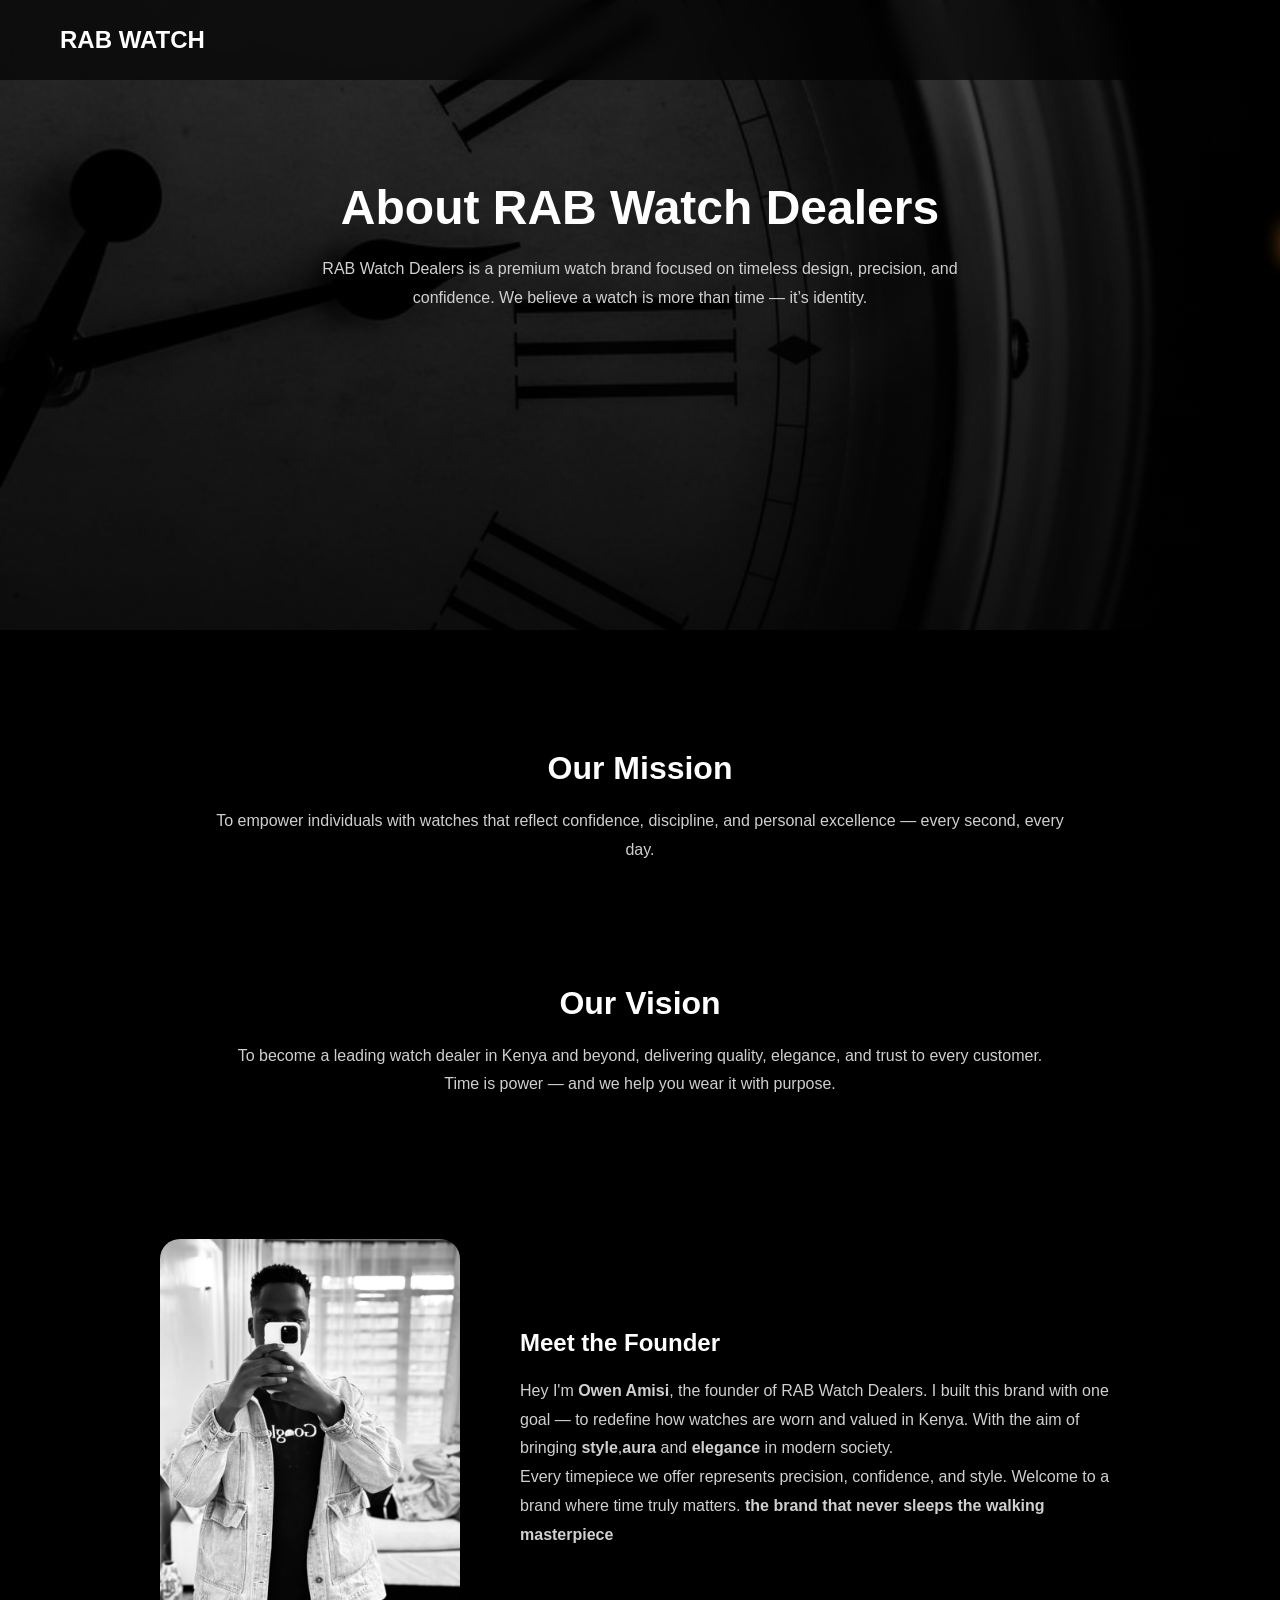
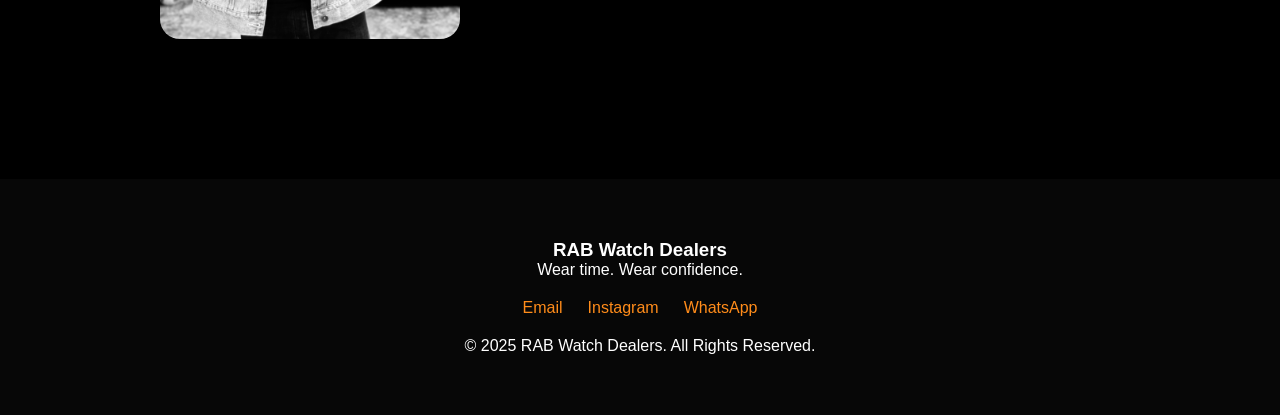
==== about.html @ 80308f70 "first commit" ====
<!DOCTYPE html>
<html lang="en">
<head>
  <meta charset="UTF-8">
  <meta name="viewport" content="width=device-width, initial-scale=1.0">
  <title>About – RAB Watch Dealers</title>
  <link rel="stylesheet" href="style.css">
  <link href="https://fonts.googleapis.com/css2?family=Playfair+Display:wght@500;600&family=Montserrat:wght@400;500;600&display=swap" rel="stylesheet">

</head>

<body>

<nav class="navbar">
  <div class="logo-container">
   
    <h1 class="logo-text">RAB WATCH</h1>
  </div>

  <div class="menu-icon" id="menuIcon">
    ☰
</div>
  <ul class="nav-links" id="nav-links">
    <li><a href="index.html">HOME</a></li>
    <li><a href="products.html">PRODUCTS</a></li>
    <li><a href="contactus.html">CONTACT</a></li>
    <li><a href="about.html" class="active">ABOUT</a></li>
  </ul>
</nav>

<section class="about-hero fade">
  <h1>About RAB Watch Dealers</h1>
  <p>
    RAB Watch Dealers is a premium watch brand focused on timeless design,
    precision, and confidence. We believe a watch is more than time — it’s identity.
  </p>
</section>

<section class="about-section fade">
  <h2>Our Mission</h2>
  <p>
    To empower individuals with watches that reflect confidence, discipline,
    and personal excellence — every second, every day.
  </p>
</section>

<section class="about-section fade">
  <h2>Our Vision</h2>
  <p>
    To become a leading watch dealer in Kenya and beyond, delivering quality,
    elegance, and trust to every customer.
  </p>
  <p>
    Time is power — and we help you wear it with purpose.
  </p>
</section>

<section class="ceo-section fade">
  <img src="images/rabwatch.jpg" class="ceo-img" alt="Founder image">

  <div class="ceo-text">
    <h2>Meet the Founder</h2>
    <p>
      Hey I'm <strong>Owen Amisi</strong>, the founder of RAB Watch Dealers.
      I built this brand with one goal — to redefine how watches are worn and valued
      in Kenya. With the aim of bringing <strong>style</strong>,<strong>aura</strong> and <strong>elegance</strong> in modern society.
    </p>

    <p>
      Every timepiece we offer represents precision, confidence, and style.
      Welcome to a brand where time truly matters.
      <strong>the brand that never sleeps</strong>
      <strong>the walking masterpiece</strong>
    </p>
  </div>
</section>

<footer class="footer fade">
  <div class="footer-container">

    <div class="footer-col">
      <h3>RAB Watch Dealers</h3>
      <p>Wear time. Wear confidence.</p>
    </div>
    <div class="socials">
        <a href="mailto:icardiowen254@gmail.com">Email</a>
        <a href="https://instagram.com/owenicardi17" target="_blank">Instagram</a>
        <a href="https://wa.me/254742184483" target="_blank">WhatsApp</a>
      </div>
   <p class="footer-bottom">© 2025 RAB Watch Dealers. All Rights Reserved.</p>
</footer>

<script>
const faders = document.querySelectorAll('.fade');

const observer = new IntersectionObserver(entries => {
  entries.forEach(entry => {
    if (entry.isIntersecting) {
      entry.target.classList.add('show');
    }
  });
}, { threshold: 0.2 });

faders.forEach(fade => observer.observe(fade));
const menuIcon = document.getElementById("menuIcon");
const navLinks = document.getElementById("nav-links");

menuIcon.addEventListener("click", () => {
  navLinks.classList.toggle("show");
});
</script>


</body>
</html>
---- style.css ----
* {
  margin: 0;
  padding: 0;
  box-sizing: border-box;
  font-family: Arial, sans-serif;
  scroll-behavior: smooth;
}

body {
  background: #0b0b0b;
  color: #ffffff;
}


.navbar {
  position: fixed;
  top: 0;
  width: 100%;
  height: 80px;
  padding: 0 60px;
  display: flex;
  justify-content: space-between;
  align-items: center;
  background: rgba(0,0,0,0.65);
  backdrop-filter: blur(10px);
  z-index: 1000;
}

.navbar.scrolled {
  background: rgba(10, 10, 10, 0.85);
  box-shadow: 0 10px 30px rgba(0,0,0,0.7);
}

.nav-links {
  position: fixed;
  top: 0;
  right: -250px; 
  height: 100vh;
  width: 250px;
  background: #111;
  display: flex;
  flex-direction: column;
  gap: 20px;
  padding-top: 80px;
  transition: right 0.4s ease; 
  z-index: 999;
}

.nav-links.show {
  right: 0;
}

.nav-links li a {
  color: white;
  font-size: 18px;
}


.nav-links a {
  position: relative;
  padding: 10px 18px;
  border-radius: 14px;

  background: rgba(255, 255, 255, 0.08);
  backdrop-filter: blur(10px);
  -webkit-backdrop-filter: blur(10px);

  border: 1px solid rgba(255,255,255,0.15);
  transition: 
    transform 0.3s ease,
    box-shadow 0.3s ease,
    background 0.3s ease,
    color 0.3s ease;
}
.nav-links a:hover {
  color: #ff8c1a;
  transform: translateY(-2px);
  box-shadow:
    0 0 20px rgba(255,140,26,0.35),
    0 10px 25px rgba(0,0,0,0.7);
  background: rgba(255, 140, 26, 0.12);
}
.nav-links a.active {
  color: #ff8c1a;
  box-shadow:
    0 0 18px rgba(255,140,26,0.4);
}


.logo {
  font-weight: bold;
  letter-spacing: 2px;
}

.menu-toggle {
  display: none;
  font-size: 1.8rem;
  cursor: pointer;
}

.nav-links {
  list-style: none;
  display: flex;
  gap: 30px;
}

.nav-links a {
  color: white;
  text-decoration: none;
  transition: color 0.3s ease;
}

.nav-links a:hover,
.nav-links a.active {
  color: #ff8c1a;
}

.hero {
  min-height: 100vh;
  background-image: url("images/rabwd.jpg");
  background-size: cover;
  background-position: center;
  position: relative;

  display: flex;
  align-items: center;
  padding: 0 60px;
}

.hero::before {
  content: "";
  position: absolute;
  inset: 0;
  background: rgba(0,0,0,0.65);
}

.hero-text {
  position: relative;
  max-width: 500px;
  margin-top: 80px;
}

.hero-text h1 {
  font-size: 3rem;
  margin-bottom: 15px;
}

.hero-text p {
  color: #ccc;
  margin-bottom: 30px;
}

.cta-btn {
  padding: 14px 32px;
  background: #ff8c1a;
  color: black;
  border-radius: 30px;
  text-decoration: none;
  font-weight: bold;
}

.page-header {
  padding-top: 140px;
  text-align: center;
  margin-bottom: 60px;
}

.page-header p {
  color: #bbb;
}

.products-grid {
  display: grid;
  grid-template-columns: repeat(auto-fit, minmax(220px, 1fr));
  gap: 30px;
  padding: 80px 60px;
}

.product-card {
  background: rgba(255, 255, 255, 0.08);
  backdrop-filter: blur(14px);
  -webkit-backdrop-filter: blur(14px);

  border: 1px solid rgba(255, 255, 255, 0.15);
  border-radius: 20px;

  padding: 25px;
  text-align: center;

  box-shadow: 0 20px 40px rgba(0,0,0,0.6);

  transition:
    transform 0.4s ease,
    box-shadow 0.4s ease,
    border 0.4s ease;
}

.product-card img {
  width: 100%;
  height: 220px;
  object-fit: cover;
  border-radius: 12px;
  transition: transform 0.4s ease;
}

.product-card h3 {
  margin: 15px 0 8px;
  font-size: 1.05rem;
  letter-spacing: 1px;
}

.product-card p {
  color: #ff8c1a;
  font-weight: bold;
  font-size: 0.95rem;
}

.product-card:hover {
  transform: translateY(-12px);
  border: 1px solid rgba(255, 140, 26, 0.5);
  box-shadow:
    0 30px 60px rgba(0,0,0,0.8),
    0 0 25px rgba(255,140,26,0.25);
}

.product-card:hover img {
  transform: scale(1.08);
}

.collections {
  padding: 100px 60px;
  display: flex;
  justify-content: center;
  gap: 40px;
}

.collection-card {
  background: #111;
  padding: 30px;
  border-radius: 20px;
  width: 260px;
  text-align: center;
  animation: float 4s ease-in-out infinite;
  box-shadow: 0 20px 40px rgba(0,0,0,0.6);
  text-decoration: none;
  color: white;
}

.collection-card img {
  width: 100%;
  margin-bottom: 20px;
}

.collection-card h3 {
  color: #ff8c1a;
}

@keyframes float {
  0%, 100% { transform: translateY(0); }
  50% { transform: translateY(-12px); }
}

.footer {
  background: #070707;
  padding: 60px 20px;
  text-align: center;
}

.socials {
  margin: 20px 0;
  display: flex;
  justify-content: center;
  gap: 25px;
}

.socials a {
  color: #ff8c1a;
  text-decoration: none;
}

.fade {
  opacity: 0;
  transform: translateY(30px);
  transition: all 0.8s ease;
}

.fade.show {
  opacity: 1;
  transform: translateY(0);
}

@media (max-width: 768px) {
  .menu-toggle {
    display: block;
  }

  .nav-links {
    position: absolute;
    top: 80px;
    left: 0;
    width: 100%;
    background: #0b0b0b;
    flex-direction: column;
    align-items: center;
    display: none;
    padding: 25px 0;
  }

  .nav-links.show {
    display: flex;
  }

  .hero {
    text-align: center;
    padding: 0 20px;
  }

  .hero-text {
    margin-top: 100px;
  }

  .collections {
    flex-direction: column;
    align-items: center;
  }

  .products-grid {
    padding: 60px 20px;
    gap: 20px;
  }

  .product-card img {
    height: 180px;
  }
}

.contact-section {
  min-height: 100vh;
  padding: 160px 20px 100px;
  display: flex;
  flex-direction: column;
  align-items: center;
  text-align: center;
}

.contact-section h2 {
  font-size: 2.4rem;
  letter-spacing: 2px;
  margin-bottom: 15px;
}

.contact-section p {
  color: #cfcfcf;
  max-width: 600px;
  line-height: 1.7;
}

.contact-wrapper {
  width: 100%;
  max-width: 900px;
  margin-top: 70px;
  display: grid;
  grid-template-columns: 1fr 1fr;
  gap: 40px;
}

.contact-info,
.contact-socials {
  background: rgba(255, 255, 255, 0.07);
  backdrop-filter: blur(18px);
  -webkit-backdrop-filter: blur(18px);
  border: 1px solid rgba(255, 255, 255, 0.15);
  border-radius: 22px;
  padding: 40px 35px;
  box-shadow: 0 25px 50px rgba(0,0,0,0.65);
  transition: transform 0.4s ease, box-shadow 0.4s ease;
}

.contact-info:hover,
.contact-socials:hover {
  transform: translateY(-8px);
  box-shadow: 0 35px 70px rgba(0,0,0,0.8);
}

.info-box {
  margin-bottom: 30px;
}

.info-box:last-child {
  margin-bottom: 0;
}

.info-box span {
  display: block;
  font-size: 0.7rem;
  letter-spacing: 3px;
  color: #ff8c1a;
  margin-bottom: 6px;
}

.info-box p {
  font-size: 1.15rem;
  font-weight: 600;
}

.contact-socials h3 {
  margin-bottom: 25px;
  letter-spacing: 1.5px;
}

.social-icons {
  display: flex;
  flex-direction: column;
  gap: 18px;
}

.social-icons a {
  padding: 14px 18px;
  border-radius: 40px;
  background: rgba(255, 140, 26, 0.12);
  border: 1px solid rgba(255, 140, 26, 0.45);
  color: #ff8c1a;
  text-decoration: none;
  font-weight: 600;
  transition: all 0.35s ease;
}

.social-icons a:hover {
  background: rgba(255, 140, 26, 0.28);
  box-shadow: 0 0 30px rgba(255, 140, 26, 0.55);
  transform: translateY(-3px);
}

@media (max-width: 768px) {
  .contact-wrapper {
    grid-template-columns: 1fr;
  }

  .contact-section h2 {
    font-size: 2rem;
  }
}

.about-hero {
  min-height: 70vh;
  padding: 180px 20px 120px;
  text-align: center;
  background: linear-gradient(
    rgba(0,0,0,0.7),
    rgba(0,0,0,0.9)
  ), url("images/rabwd.jpg");
  background-size: cover;
  background-position: center;
}

.about-hero h1 {
  font-size: 3rem;
  margin-bottom: 20px;
}

.about-hero p {
  max-width: 700px;
  margin: auto;
  color: #d0d0d0;
  line-height: 1.8;
}
.about-section {
  max-width: 900px;
  margin: 120px auto;
  padding: 0 20px;
  text-align: center;
}

.about-section h2 {
  font-size: 2rem;
  margin-bottom: 20px;
}

.about-section p {
  color: #cfcfcf;
  line-height: 1.8;
}

.ceo-section {
  max-width: 1000px;
  margin: 140px auto;
  padding: 0 20px;
  display: flex;
  align-items: center;
  gap: 60px;
}

.ceo-img {
  width: 300px;
  border-radius: 20px;
  box-shadow: 0 30px 60px rgba(0,0,0,0.7);
}

.ceo-text h2 {
  margin-bottom: 20px;
}

.ceo-text p {
  color: #d0d0d0;
  line-height: 1.8;
}

@media (max-width: 768px) {
  .about-hero h1 {
    font-size: 2.2rem;
  }

  .ceo-section {
    flex-direction: column;
    text-align: center;
  }

  .ceo-img {
    width: 240px;
  }
}

.menu-icon {
  display: none;
  font-size: 1.9rem;
  cursor: pointer;
  color: #fff;
}

@media (max-width: 768px) {
  .menu-icon {
    display: block;
  }

  .nav-links {
    position: absolute;
    top: 80px;
    left: 0;
    width: 100%;
    background: #0b0b0b;
    flex-direction: column;
    align-items: center;
    display: none;
    padding: 25px 0;
  }

  .nav-links.show {
    display: flex;
  }
}

.products-grid {
  display: grid;
  grid-template-columns: repeat(auto-fit, minmax(230px, 1fr));
  gap: 30px;
  padding: 120px 60px 80px;
  max-width: 1200px;
  margin: auto;
  background: transparent;
}

.products-grid a {
  display: flex;
  flex-direction: column;
  justify-content: space-between;

  background: rgba(255, 255, 255, 0.08);
  border: 1px solid rgba(255, 255, 255, 0.16);

  border-radius: 18px;
  padding: 18px;

  backdrop-filter: blur(14px);
  -webkit-backdrop-filter: blur(14px);

  text-decoration: none;
  color: white;
  box-shadow: 0 18px 35px rgba(0,0,0,0.55);

  transition: 
    transform .35s ease,
    box-shadow .35s ease,
    border .35s ease;
}

.products-grid img {
  width: 100%;
  height: 220px;
  object-fit: cover;
  border-radius: 12px;
  margin-bottom: 12px;
  transition: transform .35s ease;
}

.products-grid h3 {
  font-size: 1.05rem;
  letter-spacing: .8px;
  margin: 6px 0 4px;
  color: #ffb347;  
}

.products-grid p {
  margin-top: auto;
  font-size: .95rem;
  font-weight: 700;
  color: #ff8c1a;
}

.products-grid a:hover {
  transform: translateY(-10px);
  border-color: rgba(255,140,26,.55);
  box-shadow:
    0 28px 55px rgba(0,0,0,.8),
    0 0 24px rgba(255,140,26,.28);
}

.products-grid a:hover img {
  transform: scale(1.05);
}

@media (max-width: 768px){
  .products-grid{
    padding: 100px 20px 60px;
    gap: 20px;
  }

  .products-grid img{
    height: 180px;
  }
}
.product-categories{
  text-align:center;
  padding:60px 20px 10px;
}

.product-categories h2{
  color:white;
  font-size:2.2rem;
  margin-bottom:25px;
  letter-spacing:1px;
}

.category-buttons{
  display:flex;
  justify-content:center;
  gap:20px;
  flex-wrap:wrap;
}

.cat-btn{
  padding:14px 26px;
  border-radius:50px;
  text-decoration:none;
  font-weight:600;
  letter-spacing:1px;
  background:#0d0d0d;
  color:#ffcc66;
  border:1px solid #ffcc66;
  transition:0.3s;
}

.cat-btn:hover{
  background:#ffcc66;
  color:#0d0d0d;
}

html{
  scroll-behavior:smooth;
}
.product-categories{
  padding-top: 120px;
}

.product-slogan {
  display: flex;
  justify-content: center;
  margin: 40px 0 60px;
}

.slogan-glass {
  background: rgba(255, 255, 255, 0.08);
  backdrop-filter: blur(12px);
  -webkit-backdrop-filter: blur(12px);
  border: 1px solid rgba(255, 255, 255, 0.15);
  border-radius: 20px;
  padding: 20px 40px;
  text-align: center;
  color: #ff8c1a;
  font-weight: bold;
  font-size: 1.2rem;
  box-shadow: 0 15px 30px rgba(0,0,0,0.5);
  transition: transform 0.3s ease, box-shadow 0.3s ease;
}

.slogan-glass:hover {
  transform: translateY(-5px);
  box-shadow: 0 20px 35px rgba(0,0,0,0.6), 0 0 25px rgba(255,140,26,0.3);
}
body {
  background:#000;  
}

.product-container h2,
.product-container p,
.product-container .price {
  color:#ffffff;
}

.btn {
  background:#ffffff;
  color:#000000;
}

.btn:hover{
  opacity:.8;
}
.contact-whatsapp{
  text-align:center;
  margin-top:40px;
  padding:30px 20px;
  background:#0f1320; 
  border-radius:18px;
  border:1px solid rgba(255,255,255,0.08);
}

.contact-whatsapp h3{
  color:white;
  font-family:'Playfair Display', serif;
  font-size:24px;
  margin-bottom:8px;
}

.contact-whatsapp p{
  color:#d6d6d6;
  font-family:'Montserrat', sans-serif;
  margin-bottom:18px;
}

.order-whatsapp{
  background:#25D366;
  color:#fff;
  padding:12px 26px;
  border-radius:30px;
  font-weight:600;
  text-decoration:none;
  display:inline-block;
  font-family:'Montserrat', sans-serif;
  transition:.3s;
  box-shadow:0 4px 12px rgba(0,0,0,0.25);
}

.order-whatsapp:hover{
  transform:translateY(-2px);
  box-shadow:0 6px 18px rgba(0,0,0,0.35);
}
.product-card{
  position: relative;
}

.add-cart{
  position: absolute;
  top: 10px;
  right: 10px;
  background: black;
  color: white;
  border: none;
  font-size: 18px;
  padding: 6px;
  border-radius: 6px;
  cursor: pointer;
}

.cart-container {
  max-width: 1000px;
  margin: 2rem auto;
  padding: 1rem;
}

.cart-item {
  display: flex;
  align-items: center;
  border-bottom: 1px solid #ddd;
  padding: 1rem 0;
  gap: 1rem;
}

.cart-item img {
  width: 100px;
  height: 100px;
  object-fit: cover;
  border-radius: 8px;
}

.item-details {
  flex: 1;
}

.item-details h4 {
  margin: 0;
  font-size: 1.2rem;
  font-weight: 600;
}

.item-details p {
  margin: 0.2rem 0;
  font-size: 1rem;
  color: white;
}

.remove-item {
  background-color: #ff4d4d;
  border: none;
  color: white;
  padding: 0.4rem 0.8rem;
  border-radius: 5px;
  cursor: pointer;
  font-weight: 500;
  margin-top: 0.5rem;
}

.remove-item:hover {
  background-color: #e60000;
}

.cart-total {
  text-align: right;
  margin-top: 1.5rem;
  font-size: 1.3rem;
  font-weight: 600;
}

.clear-cart-btn {
  background-color: #333;
  color: white;
  padding: 0.6rem 1.2rem;
  border: none;
  border-radius: 6px;
  cursor: pointer;
  margin-top: 1rem;
  float: right;
  font-weight: 500;
}

.clear-cart-btn:hover {
  background-color: #555;
}


@media screen and (max-width: 768px) {
  .cart-item {
    flex-direction: column;
    text-align: center;
  }

  .cart-item img {
    margin-bottom: 0.5rem;
  }

  .cart-total {
    text-align: center;
  }

  .clear-cart-btn {
    float: none;
    display: block;
    margin: 1rem auto 0;
  }
}
.checkout{
  background:#111;
  color:white;
  padding:12px 18px;
  border:none;
  border-radius:6px;
  cursor:pointer;
  font-weight:600;
}

.checkout:hover{
  opacity:.8;
}
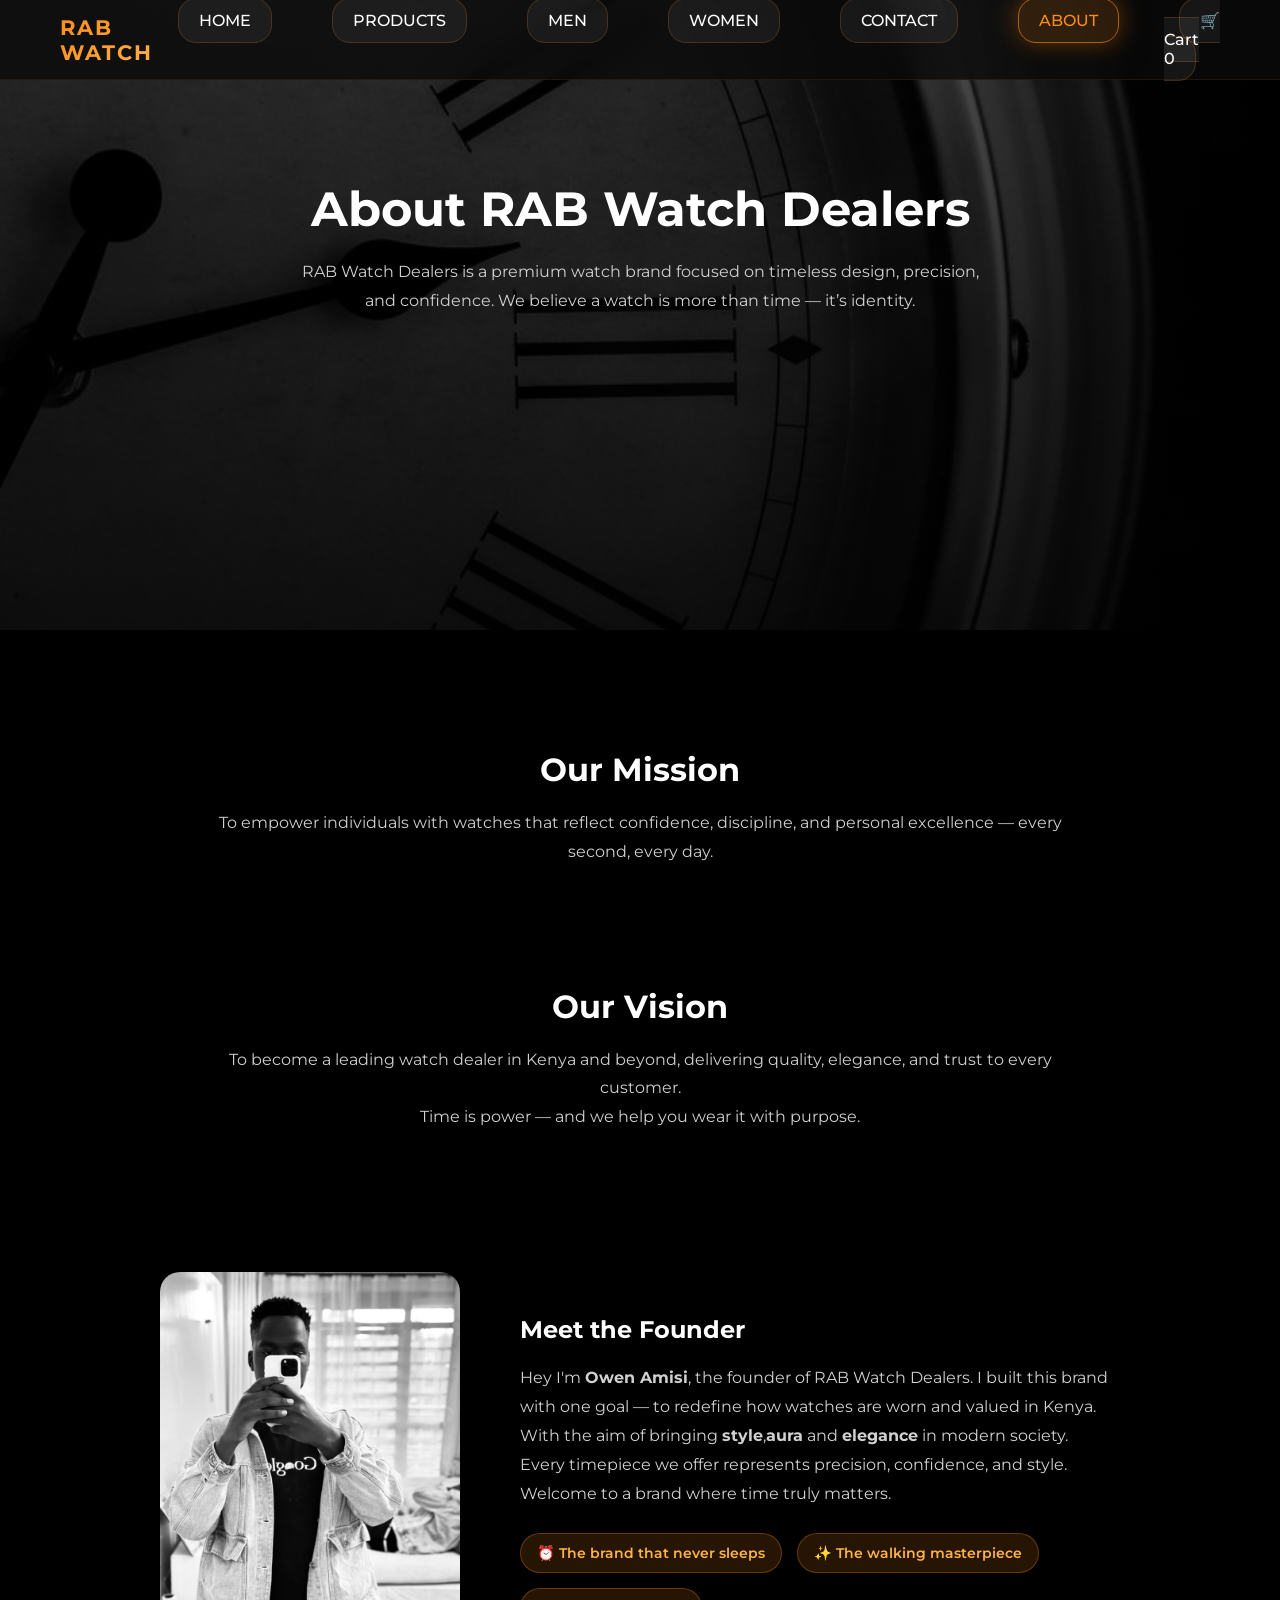
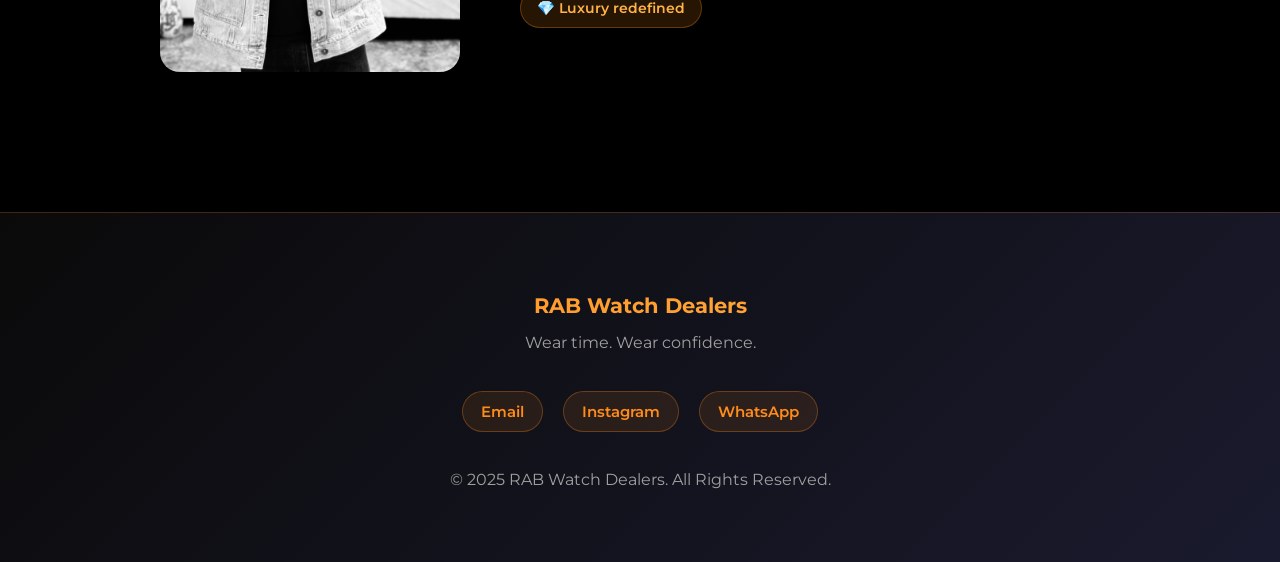
==== commit 9e3dc489: "Fix women.html product display and remove dropdown navigation menus - Changed .fade class opacity fr" ====
--- a/about.html
+++ b/about.html
@@ -11,20 +11,20 @@
 
 <body>
 
-<nav class="navbar">
-  <div class="logo-container">
-   
-    <h1 class="logo-text">RAB WATCH</h1>
+<nav class="navbar" id="navbar">
+  <div class="logo">RAB WATCH</div>
+
+  <div class="menu-toggle" id="menuToggle">
+    ☰
   </div>
-
-  <div class="menu-icon" id="menuIcon">
-    ☰
-</div>
-  <ul class="nav-links" id="nav-links">
+  <ul class="nav-links" id="navLinks">
     <li><a href="index.html">HOME</a></li>
     <li><a href="products.html">PRODUCTS</a></li>
+    <li><a href="men.html">MEN</a></li>
+    <li><a href="women.html">WOMEN</a></li>
     <li><a href="contactus.html">CONTACT</a></li>
     <li><a href="about.html" class="active">ABOUT</a></li>
+    <li><a href="cart.html">🛒 Cart <span id="cartCount">0</span></a></li>
   </ul>
 </nav>
 
@@ -69,9 +69,13 @@
     <p>
       Every timepiece we offer represents precision, confidence, and style.
       Welcome to a brand where time truly matters.
-      <strong>the brand that never sleeps</strong>
-      <strong>the walking masterpiece</strong>
     </p>
+
+    <div class="founder-tags">
+      <span class="tag">⏰ The brand that never sleeps</span>
+      <span class="tag">✨ The walking masterpiece</span>
+      <span class="tag">💎 Luxury redefined</span>
+    </div>
   </div>
 </section>
 
@@ -91,6 +95,37 @@
 </footer>
 
 <script>
+const navbar = document.getElementById('navbar');
+window.addEventListener('scroll', () => {
+  if (window.scrollY > 50) {
+    navbar.classList.add('scrolled');
+  } else {
+    navbar.classList.remove('scrolled');
+  }
+});
+
+const menuToggle = document.getElementById("menuToggle");
+const navLinks = document.getElementById("navLinks");
+
+menuToggle.addEventListener("click", () => {
+  navLinks.classList.toggle("show");
+  menuToggle.textContent = navLinks.classList.contains("show") ? "✕" : "☰";
+});
+
+document.querySelectorAll(".nav-links a").forEach(link => {
+  link.addEventListener("click", () => {
+    navLinks.classList.remove("show");
+    menuToggle.textContent = "☰";
+  });
+});
+
+// Dropdown menu functionality
+document.querySelectorAll(".dropdown-toggle").forEach(toggle => {
+  toggle.addEventListener("click", (e) => {
+    e.preventDefault();
+  });
+});
+
 const faders = document.querySelectorAll('.fade');
 
 const observer = new IntersectionObserver(entries => {
@@ -99,15 +134,9 @@
       entry.target.classList.add('show');
     }
   });
-}, { threshold: 0.2 });
+}, { threshold: 0.1 });
 
 faders.forEach(fade => observer.observe(fade));
-const menuIcon = document.getElementById("menuIcon");
-const navLinks = document.getElementById("nav-links");
-
-menuIcon.addEventListener("click", () => {
-  navLinks.classList.toggle("show");
-});
 </script>
 
 
--- a/style.css
+++ b/style.css
@@ -3,13 +3,14 @@
   margin: 0;
   padding: 0;
   box-sizing: border-box;
-  font-family: Arial, sans-serif;
+  font-family: 'Montserrat', sans-serif;
   scroll-behavior: smooth;
 }
 
 body {
-  background: #0b0b0b;
+  background: linear-gradient(135deg, #0a0a0a 0%, #1a1a2e 100%);
   color: #ffffff;
+  min-height: 100vh;
 }
 
 
@@ -22,75 +23,77 @@
   display: flex;
   justify-content: space-between;
   align-items: center;
-  background: rgba(0,0,0,0.65);
-  backdrop-filter: blur(10px);
+  background: rgba(10, 10, 10, 0.8);
+  backdrop-filter: blur(15px);
+  -webkit-backdrop-filter: blur(15px);
   z-index: 1000;
+  border-bottom: 1px solid rgba(255, 140, 26, 0.1);
+  transition: all 0.3s ease;
 }
 
 .navbar.scrolled {
-  background: rgba(10, 10, 10, 0.85);
-  box-shadow: 0 10px 30px rgba(0,0,0,0.7);
+  background: rgba(10, 10, 10, 0.95);
+  box-shadow: 0 10px 40px rgba(0, 0, 0, 0.8);
+  border-bottom: 1px solid rgba(255, 140, 26, 0.2);
 }
 
 .nav-links {
-  position: fixed;
-  top: 0;
-  right: -250px; 
-  height: 100vh;
-  width: 250px;
-  background: #111;
+  list-style: none;
   display: flex;
-  flex-direction: column;
-  gap: 20px;
-  padding-top: 80px;
-  transition: right 0.4s ease; 
-  z-index: 999;
+  gap: 30px;
+}
+
+.nav-links li {
+  list-style: none;
 }
 
 .nav-links.show {
-  right: 0;
+  display: flex;
 }
 
 .nav-links li a {
   color: white;
-  font-size: 18px;
+  font-size: 16px;
+  font-weight: 500;
 }
 
 
 .nav-links a {
   position: relative;
-  padding: 10px 18px;
-  border-radius: 14px;
-
-  background: rgba(255, 255, 255, 0.08);
+  padding: 12px 20px;
+  border-radius: 18px;
+  margin: 0 15px;
+  background: rgba(255, 255, 255, 0.06);
   backdrop-filter: blur(10px);
   -webkit-backdrop-filter: blur(10px);
-
-  border: 1px solid rgba(255,255,255,0.15);
+  border: 1px solid rgba(255, 140, 26, 0.2);
   transition: 
     transform 0.3s ease,
     box-shadow 0.3s ease,
     background 0.3s ease,
     color 0.3s ease;
 }
-.nav-links a:hover {
-  color: #ff8c1a;
+
+.nav-links a:hover,
+.nav-links a.active {
+  color: #ffb347;
   transform: translateY(-2px);
   box-shadow:
-    0 0 20px rgba(255,140,26,0.35),
-    0 10px 25px rgba(0,0,0,0.7);
-  background: rgba(255, 140, 26, 0.12);
-}
-.nav-links a.active {
-  color: #ff8c1a;
-  box-shadow:
-    0 0 18px rgba(255,140,26,0.4);
+    0 0 25px rgba(255, 140, 26, 0.4),
+    0 10px 30px rgba(0, 0, 0, 0.7);
+  background: rgba(255, 140, 26, 0.15);
+  border-color: rgba(255, 140, 26, 0.6);
 }
 
 
 .logo {
   font-weight: bold;
   letter-spacing: 2px;
+  font-size: 1.3rem;
+  background: linear-gradient(135deg, #ff8c1a 0%, #ffb347 100%);
+  -webkit-background-clip: text;
+  -webkit-text-fill-color: transparent;
+  background-clip: text;
 }
 
 .menu-toggle {
@@ -121,43 +124,84 @@
   background-image: url("images/rabwd.jpg");
   background-size: cover;
   background-position: center;
+  background-attachment: fixed;
   position: relative;
-
   display: flex;
   align-items: center;
   padding: 0 60px;
+  overflow: hidden;
 }
 
 .hero::before {
   content: "";
   position: absolute;
   inset: 0;
-  background: rgba(0,0,0,0.65);
+  background: linear-gradient(135deg, rgba(0, 0, 0, 0.7) 0%, rgba(0, 0, 0, 0.5) 50%, rgba(255, 140, 26, 0.1) 100%);
 }
 
 .hero-text {
   position: relative;
-  max-width: 500px;
+  max-width: 600px;
   margin-top: 80px;
+  z-index: 2;
 }
 
 .hero-text h1 {
-  font-size: 3rem;
-  margin-bottom: 15px;
+  font-size: 3.5rem;
+  margin-bottom: 20px;
+  font-weight: 700;
+  letter-spacing: 1px;
+  background: linear-gradient(135deg, #ffb347 0%, #ff8c1a 100%);
+  -webkit-background-clip: text;
+  -webkit-text-fill-color: transparent;
+  background-clip: text;
+  line-height: 1.2;
 }
 
 .hero-text p {
-  color: #ccc;
-  margin-bottom: 30px;
+  color: #d0d0d0;
+  margin-bottom: 40px;
+  font-size: 1.15rem;
+  line-height: 1.6;
+  letter-spacing: 0.5px;
 }
 
 .cta-btn {
-  padding: 14px 32px;
-  background: #ff8c1a;
-  color: black;
-  border-radius: 30px;
+  padding: 16px 40px;
+  background: linear-gradient(135deg, #ff8c1a 0%, #ffb347 100%);
+  color: #000;
+  border-radius: 40px;
   text-decoration: none;
-  font-weight: bold;
+  font-weight: 700;
+  font-size: 1.05rem;
+  transition: all 0.3s ease;
+  box-shadow: 0 10px 30px rgba(255, 140, 26, 0.3);
+  display: inline-block;
+  letter-spacing: 0.5px;
+  border: 2px solid transparent;
+  position: relative;
+  overflow: hidden;
+}
+
+.cta-btn::before {
+  content: "";
+  position: absolute;
+  top: 0;
+  left: -100%;
+  width: 100%;
+  height: 100%;
+  background: rgba(255, 255, 255, 0.2);
+  transition: left 0.5s ease;
+}
+
+.cta-btn:hover::before {
+  left: 100%;
+}
+
+.cta-btn:hover {
+  transform: translateY(-4px);
+  box-shadow: 0 20px 50px rgba(255, 140, 26, 0.5);
+  background: linear-gradient(135deg, #ffb347 0%, #ff8c1a 100%);
 }
 
 .page-header {
@@ -166,8 +210,20 @@
   margin-bottom: 60px;
 }
 
+.page-header h1 {
+  font-size: 2.8rem;
+  margin-bottom: 15px;
+  background: linear-gradient(135deg, #ffb347 0%, #ff8c1a 100%);
+  -webkit-background-clip: text;
+  -webkit-text-fill-color: transparent;
+  background-clip: text;
+  font-weight: 700;
+}
+
 .page-header p {
-  color: #bbb;
+  color: #a0a0a0;
+  font-size: 1.1rem;
+  letter-spacing: 0.5px;
 }
 
 .products-grid {
@@ -178,111 +234,562 @@
 }
 
 .product-card {
+  background: rgba(255, 255, 255, 0.06);
+  backdrop-filter: blur(16px);
+  -webkit-backdrop-filter: blur(16px);
+  border: 1px solid rgba(255, 255, 255, 0.12);
+  border-radius: 22px;
+  padding: 28px;
+  text-align: center;
+  box-shadow: 0 25px 50px rgba(0, 0, 0, 0.6);
+  transition:
+    transform 0.4s cubic-bezier(0.23, 1, 0.320, 1),
+    box-shadow 0.4s ease,
+    border 0.4s ease,
+    background 0.4s ease;
+  position: relative;
+  overflow: hidden;
+}
+
+.product-card::before {
+  content: "";
+  position: absolute;
+  top: 0;
+  left: -100%;
+  width: 100%;
+  height: 100%;
+  background: linear-gradient(90deg, transparent, rgba(255, 140, 26, 0.1), transparent);
+  transition: left 0.5s ease;
+}
+
+.product-card:hover::before {
+  left: 100%;
+}
+
+.product-card img {
+  width: 100%;
+  height: 240px;
+  object-fit: cover;
+  border-radius: 16px;
+  transition: transform 0.4s cubic-bezier(0.23, 1, 0.320, 1);
+  margin-bottom: 15px;
+}
+
+.product-card h3 {
+  margin: 15px 0 8px;
+  font-size: 1.15rem;
+  letter-spacing: 1px;
+  color: #ffb347;
+  font-weight: 600;
+}
+
+.product-card p {
+  color: #ff8c1a;
+  font-weight: 700;
+  font-size: 1rem;
+  margin-bottom: 12px;
+}
+
+.product-card:hover {
+  transform: translateY(-15px);
+  border: 1px solid rgba(255, 140, 26, 0.5);
+  box-shadow:
+    0 40px 80px rgba(0, 0, 0, 0.8),
+    0 0 30px rgba(255, 140, 26, 0.3),
+    inset 0 1px 0 rgba(255, 255, 255, 0.1);
   background: rgba(255, 255, 255, 0.08);
+}
+
+.product-card:hover img {
+  transform: scale(1.1);
+}
+
+.collections {
+  padding: 120px 60px;
+  display: flex;
+  justify-content: center;
+  gap: 50px;
+  flex-wrap: wrap;
+  background: linear-gradient(135deg, rgba(255, 140, 26, 0.05) 0%, transparent 50%);
+}
+
+.collection-card {
+  background: rgba(255, 255, 255, 0.06);
   backdrop-filter: blur(14px);
   -webkit-backdrop-filter: blur(14px);
-
-  border: 1px solid rgba(255, 255, 255, 0.15);
-  border-radius: 20px;
-
-  padding: 25px;
-  text-align: center;
-
-  box-shadow: 0 20px 40px rgba(0,0,0,0.6);
-
-  transition:
-    transform 0.4s ease,
-    box-shadow 0.4s ease,
-    border 0.4s ease;
-}
-
-.product-card img {
-  width: 100%;
-  height: 220px;
-  object-fit: cover;
-  border-radius: 12px;
-  transition: transform 0.4s ease;
-}
-
-.product-card h3 {
-  margin: 15px 0 8px;
-  font-size: 1.05rem;
-  letter-spacing: 1px;
-}
-
-.product-card p {
-  color: #ff8c1a;
-  font-weight: bold;
-  font-size: 0.95rem;
-}
-
-.product-card:hover {
-  transform: translateY(-12px);
-  border: 1px solid rgba(255, 140, 26, 0.5);
-  box-shadow:
-    0 30px 60px rgba(0,0,0,0.8),
-    0 0 25px rgba(255,140,26,0.25);
-}
-
-.product-card:hover img {
-  transform: scale(1.08);
-}
-
-.collections {
-  padding: 100px 60px;
-  display: flex;
-  justify-content: center;
-  gap: 40px;
-}
-
-.collection-card {
-  background: #111;
-  padding: 30px;
-  border-radius: 20px;
-  width: 260px;
+  border: 1px solid rgba(255, 140, 26, 0.2);
+  padding: 35px;
+  border-radius: 24px;
+  width: 280px;
   text-align: center;
   animation: float 4s ease-in-out infinite;
-  box-shadow: 0 20px 40px rgba(0,0,0,0.6);
+  box-shadow: 0 25px 50px rgba(0, 0, 0, 0.6);
   text-decoration: none;
   color: white;
+  transition: all 0.4s cubic-bezier(0.23, 1, 0.320, 1);
+  cursor: pointer;
+  position: relative;
+  overflow: hidden;
+}
+
+.collection-card::before {
+  content: "";
+  position: absolute;
+  inset: 0;
+  background: linear-gradient(135deg, rgba(255, 140, 26, 0.1) 0%, transparent 50%);
+  opacity: 0;
+  transition: opacity 0.4s ease;
+}
+
+.collection-card:hover::before {
+  opacity: 1;
 }
 
 .collection-card img {
   width: 100%;
   margin-bottom: 20px;
+  border-radius: 16px;
+  transition: transform 0.4s ease;
 }
 
 .collection-card h3 {
-  color: #ff8c1a;
+  color: #ffb347;
+  font-size: 1.15rem;
+  font-weight: 600;
+  letter-spacing: 0.5px;
+}
+
+.collection-card:hover {
+  transform: translateY(-15px);
+  box-shadow: 0 40px 80px rgba(0, 0, 0, 0.8), 0 0 25px rgba(255, 140, 26, 0.3);
+  border-color: rgba(255, 140, 26, 0.5);
+  background: rgba(255, 255, 255, 0.08);
+  animation: none;
+}
+
+.collection-card:hover img {
+  transform: scale(1.08);
 }
 
 @keyframes float {
   0%, 100% { transform: translateY(0); }
-  50% { transform: translateY(-12px); }
-}
-
-.footer {
-  background: #070707;
-  padding: 60px 20px;
+  50% { transform: translateY(-15px); }
+}
+
+/* Why Choose Section */
+.why-choose {
+  padding: 120px 60px;
+  background: linear-gradient(135deg, rgba(255, 140, 26, 0.05) 0%, rgba(26, 26, 46, 0.8) 100%);
+  border-top: 1px solid rgba(255, 140, 26, 0.1);
+  border-bottom: 1px solid rgba(255, 140, 26, 0.1);
+}
+
+.why-choose h2 {
   text-align: center;
-}
-
-.socials {
-  margin: 20px 0;
+  font-size: 2.5rem;
+  margin-bottom: 70px;
+  background: linear-gradient(135deg, #ffb347 0%, #ff8c1a 100%);
+  -webkit-background-clip: text;
+  -webkit-text-fill-color: transparent;
+  background-clip: text;
+  font-weight: 700;
+}
+
+.features-grid {
+  display: grid;
+  grid-template-columns: repeat(auto-fit, minmax(250px, 1fr));
+  gap: 40px;
+  max-width: 1200px;
+  margin: 0 auto;
+}
+
+.feature-card {
+  background: rgba(255, 255, 255, 0.06);
+  backdrop-filter: blur(14px);
+  -webkit-backdrop-filter: blur(14px);
+  border: 1px solid rgba(255, 140, 26, 0.15);
+  border-radius: 20px;
+  padding: 40px 30px;
+  text-align: center;
+  transition: all 0.4s cubic-bezier(0.23, 1, 0.320, 1);
+}
+
+.feature-icon {
+  font-size: 3.5rem;
+  margin-bottom: 20px;
+  transition: transform 0.4s ease;
+}
+
+.feature-card h3 {
+  font-size: 1.3rem;
+  margin-bottom: 15px;
+  color: #ffb347;
+  font-weight: 600;
+}
+
+.feature-card p {
+  color: #a0a0a0;
+  line-height: 1.7;
+  font-size: 0.95rem;
+}
+
+.feature-card:hover {
+  transform: translateY(-10px);
+  background: rgba(255, 255, 255, 0.08);
+  border-color: rgba(255, 140, 26, 0.4);
+  box-shadow: 0 30px 60px rgba(0, 0, 0, 0.5), 0 0 20px rgba(255, 140, 26, 0.2);
+}
+
+.feature-card:hover .feature-icon {
+  transform: scale(1.15) rotate(10deg);
+}
+
+/* Testimonials Section */
+.testimonials {
+  padding: 120px 60px;
+  background: linear-gradient(135deg, rgba(10, 10, 10, 0.5) 0%, rgba(26, 26, 46, 0.3) 100%);
+}
+
+.testimonials h2 {
+  text-align: center;
+  font-size: 2.5rem;
+  margin-bottom: 70px;
+  background: linear-gradient(135deg, #ffb347 0%, #ff8c1a 100%);
+  -webkit-background-clip: text;
+  -webkit-text-fill-color: transparent;
+  background-clip: text;
+  font-weight: 700;
+}
+
+.testimonials-grid {
+  display: grid;
+  grid-template-columns: repeat(auto-fit, minmax(300px, 1fr));
+  gap: 40px;
+  max-width: 1200px;
+  margin: 0 auto;
+}
+
+.testimonial-card {
+  background: rgba(255, 255, 255, 0.07);
+  backdrop-filter: blur(16px);
+  -webkit-backdrop-filter: blur(16px);
+  border: 1px solid rgba(255, 140, 26, 0.15);
+  border-radius: 20px;
+  padding: 35px;
+  transition: all 0.4s cubic-bezier(0.23, 1, 0.320, 1);
+  box-shadow: 0 20px 40px rgba(0, 0, 0, 0.4);
+  position: relative;
+  overflow: hidden;
+}
+
+.testimonial-card::before {
+  content: "";
+  position: absolute;
+  top: 0;
+  left: -100%;
+  width: 100%;
+  height: 2px;
+  background: linear-gradient(90deg, transparent, #ff8c1a, transparent);
+  transition: left 0.5s ease;
+}
+
+.testimonial-card:hover::before {
+  left: 100%;
+}
+
+.stars {
+  font-size: 1.3rem;
+  margin-bottom: 15px;
+  display: block;
+}
+
+.testimonial-card p {
+  color: #d0d0d0;
+  line-height: 1.8;
+  margin-bottom: 20px;
+  font-style: italic;
+  font-size: 0.95rem;
+}
+
+.testimonial-card h4 {
+  color: #ffb347;
+  font-size: 1rem;
+  margin: 0;
+  font-weight: 600;
+}
+
+.testimonial-card:hover {
+  transform: translateY(-10px);
+  background: rgba(255, 255, 255, 0.09);
+  border-color: rgba(255, 140, 26, 0.4);
+  box-shadow: 0 35px 70px rgba(0, 0, 0, 0.6), 0 0 25px rgba(255, 140, 26, 0.25);
+}
+
+/* CTA Section */
+.cta-section {
+  padding: 100px 40px;
+  background: linear-gradient(135deg, #ff8c1a 0%, rgba(255, 140, 26, 0.6) 100%);
+  text-align: center;
+  position: relative;
+  overflow: hidden;
+}
+
+.cta-section::before {
+  content: "";
+  position: absolute;
+  top: 0;
+  left: -100%;
+  width: 200%;
+  height: 100%;
+  background: radial-gradient(circle, rgba(255, 255, 255, 0.1) 1px, transparent 1px);
+  background-size: 50px 50px;
+  animation: moveBackground 20s linear infinite;
+}
+
+@keyframes moveBackground {
+  0% { left: -100%; }
+  100% { left: 100%; }
+}
+
+.cta-content {
+  position: relative;
+  z-index: 2;
+  max-width: 800px;
+  margin: 0 auto;
+}
+
+.cta-content h2 {
+  font-size: 2.8rem;
+  margin-bottom: 20px;
+  color: white;
+  font-weight: 700;
+}
+
+.cta-content p {
+  font-size: 1.2rem;
+  color: rgba(255, 255, 255, 0.95);
+  margin-bottom: 40px;
+}
+
+.cta-buttons {
   display: flex;
   justify-content: center;
-  gap: 25px;
+  gap: 20px;
+  flex-wrap: wrap;
+}
+
+.cta-btn.primary {
+  background: white;
+  color: #ff8c1a;
+  border: 2px solid white;
+}
+
+.cta-btn.primary:hover {
+  background: rgba(255, 255, 255, 0.9);
+  box-shadow: 0 15px 40px rgba(0, 0, 0, 0.3);
+}
+
+.cta-btn.secondary {
+  background: rgba(255, 255, 255, 0.2);
+  color: white;
+  border: 2px solid white;
+}
+
+.cta-btn.secondary:hover {
+  background: rgba(255, 255, 255, 0.3);
+  box-shadow: 0 15px 40px rgba(0, 0, 0, 0.3);
+}
+
+/* FAQ Section */
+.faq-section {
+  padding: 120px 60px;
+  background: linear-gradient(135deg, rgba(10, 10, 10, 0.5) 0%, rgba(26, 26, 46, 0.3) 100%);
+  max-width: 1000px;
+  margin: 0 auto;
+}
+
+.faq-section h2 {
+  text-align: center;
+  font-size: 2.5rem;
+  margin-bottom: 70px;
+  background: linear-gradient(135deg, #ffb347 0%, #ff8c1a 100%);
+  -webkit-background-clip: text;
+  -webkit-text-fill-color: transparent;
+  background-clip: text;
+  font-weight: 700;
+}
+
+.faq-container {
+  display: flex;
+  flex-direction: column;
+  gap: 20px;
+}
+
+.faq-item {
+  background: rgba(255, 255, 255, 0.06);
+  backdrop-filter: blur(14px);
+  -webkit-backdrop-filter: blur(14px);
+  border: 1px solid rgba(255, 140, 26, 0.15);
+  border-radius: 16px;
+  overflow: hidden;
+  transition: all 0.3s ease;
+}
+
+.faq-question {
+  padding: 25px;
+  display: flex;
+  justify-content: space-between;
+  align-items: center;
+  cursor: pointer;
+  transition: all 0.3s ease;
+  user-select: none;
+}
+
+.faq-question h4 {
+  margin: 0;
+  font-size: 1.1rem;
+  color: #ffb347;
+  font-weight: 600;
+  flex: 1;
+}
+
+.faq-toggle {
+  font-size: 1.5rem;
+  color: #ff8c1a;
+  font-weight: bold;
+  transition: transform 0.3s ease;
+  min-width: 30px;
+  text-align: right;
+}
+
+.faq-question:hover {
+  background: rgba(255, 140, 26, 0.08);
+}
+
+.faq-item.active .faq-question {
+  background: rgba(255, 140, 26, 0.1);
+  border-bottom: 1px solid rgba(255, 140, 26, 0.2);
+}
+
+.faq-item.active .faq-toggle {
+  transform: rotate(180deg);
+}
+
+.faq-answer {
+  padding: 0 25px;
+  max-height: 0;
+  overflow: hidden;
+  transition: all 0.3s ease;
+}
+
+.faq-item.active .faq-answer {
+  padding: 0 25px 25px;
+  max-height: 500px;
+}
+
+.faq-answer p {
+  color: #d0d0d0;
+  line-height: 1.7;
+  margin: 0;
+  font-size: 0.95rem;
+}
+
+@media (max-width: 768px) {
+  .faq-section {
+    padding: 80px 20px;
+  }
+
+  .faq-section h2 {
+    font-size: 2rem;
+    margin-bottom: 50px;
+  }
+
+  .faq-question {
+    padding: 18px;
+  }
+
+  .faq-question h4 {
+    font-size: 1rem;
+  }
+
+  .faq-answer {
+    padding: 0 18px;
+  }
+
+  .faq-item.active .faq-answer {
+    padding: 0 18px 18px;
+  }
+}
+
+.footer {
+  background: linear-gradient(135deg, #0a0a0a 0%, #1a1a2e 100%);
+  padding: 80px 40px 40px;
+  text-align: center;
+  border-top: 1px solid rgba(255, 140, 26, 0.2);
+  margin-top: 100px;
+}
+
+.footer-content {
+  max-width: 800px;
+  margin: 0 auto;
+}
+
+.footer h3 {
+  font-size: 1.3rem;
+  margin-bottom: 12px;
+  background: linear-gradient(135deg, #ff8c1a 0%, #ffb347 100%);
+  -webkit-background-clip: text;
+  -webkit-text-fill-color: transparent;
+  background-clip: text;
+}
+
+.footer p {
+  color: #a0a0a0;
+  margin-bottom: 30px;
+  line-height: 1.6;
+}
+
+.socials {
+  margin: 35px 0;
+  display: flex;
+  justify-content: center;
+  gap: 20px;
+  flex-wrap: wrap;
 }
 
 .socials a {
   color: #ff8c1a;
   text-decoration: none;
+  padding: 10px 18px;
+  border-radius: 25px;
+  background: rgba(255, 140, 26, 0.1);
+  border: 1px solid rgba(255, 140, 26, 0.3);
+  transition: all 0.3s ease;
+  font-weight: 600;
+  font-size: 0.95rem;
+}
+
+.socials a:hover {
+  background: rgba(255, 140, 26, 0.2);
+  box-shadow: 0 0 20px rgba(255, 140, 26, 0.4);
+  transform: translateY(-3px);
+  border-color: rgba(255, 140, 26, 0.6);
+}
+
+.copyright {
+  display: block;
+  margin-top: 40px;
+  padding-top: 30px;
+  border-top: 1px solid rgba(255, 140, 26, 0.1);
+  color: #707070;
+  font-size: 0.9rem;
+  letter-spacing: 0.5px;
 }
 
 .fade {
-  opacity: 0;
-  transform: translateY(30px);
-  transition: all 0.8s ease;
+  opacity: 1;
+  transform: translateY(0);
+  transition: all 1s cubic-bezier(0.23, 1, 0.320, 1);
 }
 
 .fade.show {
@@ -292,6 +799,399 @@
 
 @media (max-width: 768px) {
   .menu-toggle {
+    display: block;
+  }
+
+  .nav-links {
+    position: fixed;
+    top: 80px;
+    right: -250px;
+    width: 250px;
+    background: rgba(15, 15, 25, 0.95);
+    backdrop-filter: blur(15px);
+    -webkit-backdrop-filter: blur(15px);
+    flex-direction: column;
+    align-items: center;
+    padding: 25px 0;
+    gap: 10px;
+    transition: right 0.4s ease;
+    z-index: 999;
+    border-left: 1px solid rgba(255, 140, 26, 0.15);
+    height: 100vh;
+  }
+
+  .nav-links.show {
+    right: 0;
+  }
+
+  .nav-links li {
+    width: 100%;
+    text-align: center;
+    margin: 10px 0;
+  }
+
+  .hero {
+    text-align: center;
+    padding: 0 20px;
+  }
+
+  .hero-text {
+    margin-top: 100px;
+    max-width: 100%;
+  }
+
+  .hero-text h1 {
+    font-size: 2.2rem;
+  }
+
+  .collections {
+    flex-direction: column;
+    align-items: center;
+    padding: 80px 20px;
+    gap: 30px;
+  }
+
+  .collection-card {
+    width: 100%;
+    max-width: 300px;
+  }
+
+  .products-grid {
+    padding: 60px 20px;
+    gap: 20px;
+    grid-template-columns: repeat(auto-fit, minmax(150px, 1fr));
+  }
+
+  .product-card img {
+    height: 150px;
+  }
+
+  .page-header h1 {
+    font-size: 2rem;
+  }
+
+  .why-choose {
+    padding: 80px 20px;
+  }
+
+  .why-choose h2 {
+    font-size: 2rem;
+    margin-bottom: 50px;
+  }
+
+  .features-grid {
+    gap: 25px;
+  }
+
+  .feature-card {
+    padding: 30px 20px;
+  }
+
+  .testimonials {
+    padding: 80px 20px;
+  }
+
+  .testimonials h2 {
+    font-size: 2rem;
+    margin-bottom: 50px;
+  }
+
+  .testimonials-grid {
+    gap: 25px;
+  }
+
+  .cta-section {
+    padding: 60px 20px;
+  }
+
+  .cta-content h2 {
+    font-size: 1.8rem;
+  }
+
+  .cta-content p {
+    font-size: 1rem;
+  }
+
+  .cta-buttons {
+    flex-direction: column;
+  }
+
+  .cta-btn {
+    width: 100%;
+    text-align: center;
+  }
+
+  .contact-wrapper {
+    grid-template-columns: 1fr;
+    gap: 25px;
+  }
+
+  .contact-section h2 {
+    font-size: 2rem;
+  }
+
+  .about-hero h1 {
+    font-size: 2.2rem;
+  }
+
+  .ceo-section {
+    flex-direction: column;
+    text-align: center;
+    gap: 30px;
+  }
+
+  .ceo-img {
+    width: 200px;
+  }
+
+  .cart-item {
+    flex-direction: column;
+    text-align: center;
+  }
+
+  .cart-item img {
+    width: 100px;
+    height: 100px;
+  }
+
+  .cart-total {
+    text-align: center;
+  }
+
+  .footer {
+    padding: 60px 20px 30px;
+  }
+
+  .socials {
+    gap: 12px;
+  }
+
+  .socials a {
+    font-size: 0.85rem;
+    padding: 8px 12px;
+  }
+
+}
+
+.contact-section {
+  min-height: 100vh;
+  padding: 160px 20px 100px;
+  display: flex;
+  flex-direction: column;
+  align-items: center;
+  text-align: center;
+}
+
+.contact-section h2 {
+  font-size: 2.4rem;
+  letter-spacing: 2px;
+  margin-bottom: 15px;
+}
+
+.contact-section p {
+  color: #cfcfcf;
+  max-width: 600px;
+  line-height: 1.7;
+}
+
+.contact-wrapper {
+  width: 100%;
+  max-width: 900px;
+  margin-top: 70px;
+  display: grid;
+  grid-template-columns: 1fr 1fr;
+  gap: 40px;
+}
+
+.contact-info,
+.contact-socials {
+  background: rgba(255, 255, 255, 0.07);
+  backdrop-filter: blur(18px);
+  -webkit-backdrop-filter: blur(18px);
+  border: 1px solid rgba(255, 255, 255, 0.15);
+  border-radius: 22px;
+  padding: 40px 35px;
+  box-shadow: 0 25px 50px rgba(0,0,0,0.65);
+  transition: transform 0.4s ease, box-shadow 0.4s ease;
+}
+
+.contact-info:hover,
+.contact-socials:hover {
+  transform: translateY(-8px);
+  box-shadow: 0 35px 70px rgba(0,0,0,0.8);
+}
+
+.info-box {
+  margin-bottom: 30px;
+}
+
+.info-box:last-child {
+  margin-bottom: 0;
+}
+
+.info-box span {
+  display: block;
+  font-size: 0.7rem;
+  letter-spacing: 3px;
+  color: #ff8c1a;
+  margin-bottom: 6px;
+}
+
+.info-box p {
+  font-size: 1.15rem;
+  font-weight: 600;
+}
+
+.contact-socials h3 {
+  margin-bottom: 25px;
+  letter-spacing: 1.5px;
+}
+
+.social-icons {
+  display: flex;
+  flex-direction: column;
+  gap: 18px;
+}
+
+.social-icons a {
+  padding: 14px 18px;
+  border-radius: 40px;
+  background: rgba(255, 140, 26, 0.12);
+  border: 1px solid rgba(255, 140, 26, 0.45);
+  color: #ff8c1a;
+  text-decoration: none;
+  font-weight: 600;
+  transition: all 0.35s ease;
+}
+
+.social-icons a:hover {
+  background: rgba(255, 140, 26, 0.28);
+  box-shadow: 0 0 30px rgba(255, 140, 26, 0.55);
+  transform: translateY(-3px);
+}
+
+@media (max-width: 768px) {
+  .contact-wrapper {
+    grid-template-columns: 1fr;
+  }
+
+  .contact-section h2 {
+    font-size: 2rem;
+  }
+}
+
+.about-hero {
+  min-height: 70vh;
+  padding: 180px 20px 120px;
+  text-align: center;
+  background: linear-gradient(
+    rgba(0,0,0,0.7),
+    rgba(0,0,0,0.9)
+  ), url("images/rabwd.jpg");
+  background-size: cover;
+  background-position: center;
+}
+
+.about-hero h1 {
+  font-size: 3rem;
+  margin-bottom: 20px;
+}
+
+.about-hero p {
+  max-width: 700px;
+  margin: auto;
+  color: #d0d0d0;
+  line-height: 1.8;
+}
+.about-section {
+  max-width: 900px;
+  margin: 120px auto;
+  padding: 0 20px;
+  text-align: center;
+}
+
+.about-section h2 {
+  font-size: 2rem;
+  margin-bottom: 20px;
+}
+
+.about-section p {
+  color: #cfcfcf;
+  line-height: 1.8;
+}
+
+.ceo-section {
+  max-width: 1000px;
+  margin: 140px auto;
+  padding: 0 20px;
+  display: flex;
+  align-items: center;
+  gap: 60px;
+}
+
+.ceo-img {
+  width: 300px;
+  border-radius: 20px;
+  box-shadow: 0 30px 60px rgba(0,0,0,0.7);
+}
+
+.ceo-text h2 {
+  margin-bottom: 20px;
+}
+
+.ceo-text p {
+  color: #d0d0d0;
+  line-height: 1.8;
+}
+
+.founder-tags {
+  display: flex;
+  gap: 15px;
+  flex-wrap: wrap;
+  margin-top: 25px;
+}
+
+.tag {
+  background: rgba(255, 140, 26, 0.15);
+  border: 1px solid rgba(255, 140, 26, 0.3);
+  color: #ffb347;
+  padding: 10px 16px;
+  border-radius: 25px;
+  font-size: 0.9rem;
+  font-weight: 600;
+  transition: all 0.3s ease;
+}
+
+.tag:hover {
+  background: rgba(255, 140, 26, 0.25);
+  box-shadow: 0 0 15px rgba(255, 140, 26, 0.3);
+  transform: translateY(-2px);
+}
+
+@media (max-width: 768px) {
+  .about-hero h1 {
+    font-size: 2.2rem;
+  }
+
+  .ceo-section {
+    flex-direction: column;
+    text-align: center;
+  }
+
+  .ceo-img {
+    width: 240px;
+  }
+}
+
+.menu-icon {
+  display: none;
+  font-size: 1.9rem;
+  cursor: pointer;
+  color: #fff;
+}
+
+@media (max-width: 768px) {
+  .menu-icon {
     display: block;
   }
 
@@ -310,244 +1210,6 @@
   .nav-links.show {
     display: flex;
   }
-
-  .hero {
-    text-align: center;
-    padding: 0 20px;
-  }
-
-  .hero-text {
-    margin-top: 100px;
-  }
-
-  .collections {
-    flex-direction: column;
-    align-items: center;
-  }
-
-  .products-grid {
-    padding: 60px 20px;
-    gap: 20px;
-  }
-
-  .product-card img {
-    height: 180px;
-  }
-}
-
-.contact-section {
-  min-height: 100vh;
-  padding: 160px 20px 100px;
-  display: flex;
-  flex-direction: column;
-  align-items: center;
-  text-align: center;
-}
-
-.contact-section h2 {
-  font-size: 2.4rem;
-  letter-spacing: 2px;
-  margin-bottom: 15px;
-}
-
-.contact-section p {
-  color: #cfcfcf;
-  max-width: 600px;
-  line-height: 1.7;
-}
-
-.contact-wrapper {
-  width: 100%;
-  max-width: 900px;
-  margin-top: 70px;
-  display: grid;
-  grid-template-columns: 1fr 1fr;
-  gap: 40px;
-}
-
-.contact-info,
-.contact-socials {
-  background: rgba(255, 255, 255, 0.07);
-  backdrop-filter: blur(18px);
-  -webkit-backdrop-filter: blur(18px);
-  border: 1px solid rgba(255, 255, 255, 0.15);
-  border-radius: 22px;
-  padding: 40px 35px;
-  box-shadow: 0 25px 50px rgba(0,0,0,0.65);
-  transition: transform 0.4s ease, box-shadow 0.4s ease;
-}
-
-.contact-info:hover,
-.contact-socials:hover {
-  transform: translateY(-8px);
-  box-shadow: 0 35px 70px rgba(0,0,0,0.8);
-}
-
-.info-box {
-  margin-bottom: 30px;
-}
-
-.info-box:last-child {
-  margin-bottom: 0;
-}
-
-.info-box span {
-  display: block;
-  font-size: 0.7rem;
-  letter-spacing: 3px;
-  color: #ff8c1a;
-  margin-bottom: 6px;
-}
-
-.info-box p {
-  font-size: 1.15rem;
-  font-weight: 600;
-}
-
-.contact-socials h3 {
-  margin-bottom: 25px;
-  letter-spacing: 1.5px;
-}
-
-.social-icons {
-  display: flex;
-  flex-direction: column;
-  gap: 18px;
-}
-
-.social-icons a {
-  padding: 14px 18px;
-  border-radius: 40px;
-  background: rgba(255, 140, 26, 0.12);
-  border: 1px solid rgba(255, 140, 26, 0.45);
-  color: #ff8c1a;
-  text-decoration: none;
-  font-weight: 600;
-  transition: all 0.35s ease;
-}
-
-.social-icons a:hover {
-  background: rgba(255, 140, 26, 0.28);
-  box-shadow: 0 0 30px rgba(255, 140, 26, 0.55);
-  transform: translateY(-3px);
-}
-
-@media (max-width: 768px) {
-  .contact-wrapper {
-    grid-template-columns: 1fr;
-  }
-
-  .contact-section h2 {
-    font-size: 2rem;
-  }
-}
-
-.about-hero {
-  min-height: 70vh;
-  padding: 180px 20px 120px;
-  text-align: center;
-  background: linear-gradient(
-    rgba(0,0,0,0.7),
-    rgba(0,0,0,0.9)
-  ), url("images/rabwd.jpg");
-  background-size: cover;
-  background-position: center;
-}
-
-.about-hero h1 {
-  font-size: 3rem;
-  margin-bottom: 20px;
-}
-
-.about-hero p {
-  max-width: 700px;
-  margin: auto;
-  color: #d0d0d0;
-  line-height: 1.8;
-}
-.about-section {
-  max-width: 900px;
-  margin: 120px auto;
-  padding: 0 20px;
-  text-align: center;
-}
-
-.about-section h2 {
-  font-size: 2rem;
-  margin-bottom: 20px;
-}
-
-.about-section p {
-  color: #cfcfcf;
-  line-height: 1.8;
-}
-
-.ceo-section {
-  max-width: 1000px;
-  margin: 140px auto;
-  padding: 0 20px;
-  display: flex;
-  align-items: center;
-  gap: 60px;
-}
-
-.ceo-img {
-  width: 300px;
-  border-radius: 20px;
-  box-shadow: 0 30px 60px rgba(0,0,0,0.7);
-}
-
-.ceo-text h2 {
-  margin-bottom: 20px;
-}
-
-.ceo-text p {
-  color: #d0d0d0;
-  line-height: 1.8;
-}
-
-@media (max-width: 768px) {
-  .about-hero h1 {
-    font-size: 2.2rem;
-  }
-
-  .ceo-section {
-    flex-direction: column;
-    text-align: center;
-  }
-
-  .ceo-img {
-    width: 240px;
-  }
-}
-
-.menu-icon {
-  display: none;
-  font-size: 1.9rem;
-  cursor: pointer;
-  color: #fff;
-}
-
-@media (max-width: 768px) {
-  .menu-icon {
-    display: block;
-  }
-
-  .nav-links {
-    position: absolute;
-    top: 80px;
-    left: 0;
-    width: 100%;
-    background: #0b0b0b;
-    flex-direction: column;
-    align-items: center;
-    display: none;
-    padding: 25px 0;
-  }
-
-  .nav-links.show {
-    display: flex;
-  }
 }
 
 .products-grid {
@@ -565,8 +1227,8 @@
   flex-direction: column;
   justify-content: space-between;
 
-  background: rgba(255, 255, 255, 0.08);
-  border: 1px solid rgba(255, 255, 255, 0.16);
+  background: rgba(255, 255, 255, 0.06);
+  border: 1px solid rgba(255, 255, 255, 0.12);
 
   border-radius: 18px;
   padding: 18px;
@@ -579,9 +1241,24 @@
   box-shadow: 0 18px 35px rgba(0,0,0,0.55);
 
   transition: 
-    transform .35s ease,
+    transform .35s cubic-bezier(0.23, 1, 0.320, 1),
     box-shadow .35s ease,
-    border .35s ease;
+    border .35s ease,
+    background .35s ease;
+  position: relative;
+  overflow: hidden;
+}
+
+.products-grid a::before {
+  content: "";
+  position: absolute;
+  top: 0;
+  left: -100%;
+  width: 100%;
+  height: 100%;
+  background: linear-gradient(90deg, transparent, rgba(255, 140, 26, 0.15), transparent);
+  transition: left 0.6s ease;
+  z-index: 1;
 }
 
 .products-grid img {
@@ -613,6 +1290,11 @@
   box-shadow:
     0 28px 55px rgba(0,0,0,.8),
     0 0 24px rgba(255,140,26,.28);
+  background: rgba(255, 255, 255, 0.09);
+}
+
+.products-grid a:hover::before {
+  left: 100%;
 }
 
 .products-grid a:hover img {
@@ -667,6 +1349,10 @@
 
 html{
   scroll-behavior:smooth;
+}
+
+html {
+  scroll-behavior: smooth;
 }
 .product-categories{
   padding-top: 120px;
@@ -762,34 +1448,51 @@
   position: absolute;
   top: 10px;
   right: 10px;
-  background: black;
-  color: white;
+  background: linear-gradient(135deg, #ff8c1a 0%, #ffb347 100%);
+  color: black;
   border: none;
   font-size: 18px;
-  padding: 6px;
-  border-radius: 6px;
+  padding: 10px 12px;
+  border-radius: 12px;
   cursor: pointer;
+  transition: all 0.3s ease;
+  box-shadow: 0 4px 15px rgba(255, 140, 26, 0.3);
+  font-weight: 600;
+}
+
+.add-cart:hover{
+  transform: scale(1.15) rotate(5deg);
+  box-shadow: 0 8px 25px rgba(255, 140, 26, 0.5);
 }
 
 .cart-container {
   max-width: 1000px;
   margin: 2rem auto;
-  padding: 1rem;
+  padding: 2rem;
 }
 
 .cart-item {
   display: flex;
   align-items: center;
-  border-bottom: 1px solid #ddd;
-  padding: 1rem 0;
-  gap: 1rem;
+  border-bottom: 1px solid rgba(255, 140, 26, 0.15);
+  padding: 1.5rem 0;
+  gap: 1.5rem;
+  transition: all 0.3s ease;
+}
+
+.cart-item:hover {
+  background: rgba(255, 140, 26, 0.05);
+  border-radius: 12px;
+  padding-left: 15px;
+  padding-right: 15px;
 }
 
 .cart-item img {
-  width: 100px;
-  height: 100px;
+  width: 110px;
+  height: 110px;
   object-fit: cover;
-  border-radius: 8px;
+  border-radius: 12px;
+  box-shadow: 0 10px 30px rgba(0, 0, 0, 0.5);
 }
 
 .item-details {
@@ -800,50 +1503,59 @@
   margin: 0;
   font-size: 1.2rem;
   font-weight: 600;
+  color: #ffb347;
 }
 
 .item-details p {
-  margin: 0.2rem 0;
+  margin: 0.3rem 0;
   font-size: 1rem;
-  color: white;
+  color: #a0a0a0;
 }
 
 .remove-item {
-  background-color: #ff4d4d;
-  border: none;
-  color: white;
-  padding: 0.4rem 0.8rem;
-  border-radius: 5px;
+  background-color: rgba(255, 77, 77, 0.2);
+  border: 1px solid rgba(255, 77, 77, 0.5);
+  color: #ff4d4d;
+  padding: 0.5rem 1rem;
+  border-radius: 20px;
   cursor: pointer;
-  font-weight: 500;
+  font-weight: 600;
   margin-top: 0.5rem;
+  transition: all 0.3s ease;
 }
 
 .remove-item:hover {
-  background-color: #e60000;
+  background-color: rgba(255, 77, 77, 0.3);
+  box-shadow: 0 0 15px rgba(255, 77, 77, 0.3);
 }
 
 .cart-total {
   text-align: right;
-  margin-top: 1.5rem;
-  font-size: 1.3rem;
-  font-weight: 600;
+  margin-top: 2rem;
+  padding: 2rem;
+  background: rgba(255, 140, 26, 0.1);
+  border: 1px solid rgba(255, 140, 26, 0.2);
+  border-radius: 18px;
+  font-size: 1.4rem;
+  font-weight: 700;
 }
 
 .clear-cart-btn {
-  background-color: #333;
-  color: white;
-  padding: 0.6rem 1.2rem;
-  border: none;
-  border-radius: 6px;
+  background-color: rgba(100, 100, 100, 0.2);
+  color: #a0a0a0;
+  padding: 0.7rem 1.5rem;
+  border: 1px solid rgba(255, 255, 255, 0.15);
+  border-radius: 20px;
   cursor: pointer;
   margin-top: 1rem;
   float: right;
-  font-weight: 500;
+  font-weight: 600;
+  transition: all 0.3s ease;
 }
 
 .clear-cart-btn:hover {
-  background-color: #555;
+  background-color: rgba(100, 100, 100, 0.3);
+  box-shadow: 0 0 15px rgba(255, 255, 255, 0.1);
 }
 
 
@@ -867,24 +1579,257 @@
     margin: 1rem auto 0;
   }
 }
-.checkout{
-  background:#111;
-  color:white;
-  padding:12px 18px;
-  border:none;
-  border-radius:6px;
-  cursor:pointer;
-  font-weight:600;
-}
-
-.checkout:hover{
-  opacity:.8;
-}
-
-
-
-
-
-
-
-
+.checkout {
+  background: linear-gradient(135deg, #ff8c1a 0%, #ffb347 100%);
+  color: #000;
+  padding: 14px 30px;
+  border: none;
+  border-radius: 25px;
+  cursor: pointer;
+  font-weight: 700;
+  font-size: 1.05rem;
+  transition: all 0.3s ease;
+  box-shadow: 0 10px 30px rgba(255, 140, 26, 0.3);
+  margin-right: 10px;
+}
+
+.checkout:hover {
+  transform: translateY(-3px);
+  box-shadow: 0 20px 50px rgba(255, 140, 26, 0.5);
+}
+
+/* Dropdown Menu Styles */
+.dropdown {
+  position: relative;
+}
+
+.dropdown-toggle {
+  position: relative;
+  cursor: pointer;
+  user-select: none;
+}
+
+.dropdown-toggle::after {
+  display: none;
+}
+
+.dropdown-menu {
+  position: absolute;
+  top: 100%;
+  left: 0;
+  list-style: none;
+  background: rgba(15, 15, 25, 0.98);
+  backdrop-filter: blur(15px);
+  -webkit-backdrop-filter: blur(15px);
+  border: 1px solid rgba(255, 140, 26, 0.2);
+  border-radius: 12px;
+  padding: 10px 0;
+  min-width: 150px;
+  opacity: 0;
+  visibility: hidden;
+  transform: translateY(-10px);
+  transition: all 0.3s ease;
+  z-index: 1001;
+  box-shadow: 0 10px 40px rgba(0, 0, 0, 0.7);
+}
+
+.dropdown:hover .dropdown-menu {
+  opacity: 1;
+  visibility: visible;
+  transform: translateY(0);
+}
+
+.dropdown-menu li {
+  list-style: none;
+}
+
+.dropdown-menu a {
+  display: block;
+  padding: 12px 20px;
+  color: white;
+  text-decoration: none;
+  transition: all 0.3s ease;
+  font-size: 0.95rem;
+  font-weight: 500;
+}
+
+.dropdown-menu a:hover,
+.dropdown-menu a.active {
+  background: rgba(255, 140, 26, 0.15);
+  color: #ffb347;
+  border-radius: 8px;
+  margin: 0 5px;
+  padding-left: 25px;
+}
+
+/* Enhanced Cart Page Styling */
+.cart-container {
+  max-width: 1200px;
+  margin: 2rem auto;
+  padding: 2rem;
+  background: rgba(255, 255, 255, 0.03);
+  border-radius: 20px;
+  border: 1px solid rgba(255, 140, 26, 0.1);
+}
+
+.cart-item {
+  display: flex;
+  align-items: center;
+  background: rgba(255, 255, 255, 0.04);
+  border: 1px solid rgba(255, 140, 26, 0.1);
+  border-radius: 16px;
+  padding: 1.5rem;
+  margin-bottom: 1.5rem;
+  gap: 2rem;
+  transition: all 0.3s ease;
+}
+
+.cart-item:hover {
+  background: rgba(255, 140, 26, 0.08);
+  border-color: rgba(255, 140, 26, 0.3);
+  box-shadow: 0 10px 40px rgba(255, 140, 26, 0.15);
+  transform: translateY(-3px);
+}
+
+.cart-item img {
+  width: 140px;
+  height: 140px;
+  object-fit: cover;
+  border-radius: 14px;
+  box-shadow: 0 10px 30px rgba(0, 0, 0, 0.5);
+  border: 1px solid rgba(255, 140, 26, 0.2);
+}
+
+.item-details {
+  flex: 1;
+}
+
+.item-details h4 {
+  margin: 0 0 12px 0;
+  font-size: 1.3rem;
+  font-weight: 600;
+  color: #ffb347;
+  letter-spacing: 0.5px;
+}
+
+.item-details p {
+  margin: 8px 0;
+  font-size: 0.95rem;
+  color: #c0c0c0;
+  line-height: 1.5;
+}
+
+.item-details strong {
+  color: #ff8c1a;
+}
+
+.remove-item {
+  background: rgba(255, 77, 77, 0.15);
+  border: 1.5px solid rgba(255, 77, 77, 0.4);
+  color: #ff6b6b;
+  padding: 8px 16px;
+  border-radius: 20px;
+  cursor: pointer;
+  font-weight: 600;
+  margin-top: 12px;
+  transition: all 0.3s ease;
+  font-size: 0.9rem;
+}
+
+.remove-item:hover {
+  background: rgba(255, 77, 77, 0.25);
+  border-color: rgba(255, 77, 77, 0.6);
+  box-shadow: 0 5px 20px rgba(255, 77, 77, 0.25);
+  transform: translateY(-2px);
+}
+
+.cart-total {
+  text-align: right;
+  margin-top: 2rem;
+  padding: 2rem;
+  background: linear-gradient(135deg, rgba(255, 140, 26, 0.15) 0%, rgba(255, 140, 26, 0.05) 100%);
+  border: 2px solid rgba(255, 140, 26, 0.3);
+  border-radius: 18px;
+  font-size: 1.5rem;
+  font-weight: 700;
+  color: #ffb347;
+  letter-spacing: 1px;
+}
+
+.cart-total h3 {
+  margin: 0;
+}
+
+.cart-total span {
+  color: #ff8c1a;
+}
+
+.clear-cart-btn {
+  background: rgba(255, 77, 77, 0.15);
+  color: #ff6b6b;
+  padding: 10px 20px;
+  border: 1.5px solid rgba(255, 77, 77, 0.4);
+  border-radius: 20px;
+  cursor: pointer;
+  font-weight: 600;
+  font-size: 0.95rem;
+  transition: all 0.3s ease;
+}
+
+.clear-cart-btn:hover {
+  background: rgba(255, 77, 77, 0.25);
+  border-color: rgba(255, 77, 77, 0.6);
+  box-shadow: 0 5px 20px rgba(255, 77, 77, 0.25);
+  transform: translateY(-2px);
+}
+
+@media screen and (max-width: 768px) {
+  .cart-item {
+    flex-direction: column;
+    text-align: center;
+    padding: 1.5rem 1rem;
+  }
+
+  .cart-item img {
+    width: 120px;
+    height: 120px;
+  }
+
+  .cart-total {
+    text-align: center;
+    padding: 1.5rem;
+  }
+
+  .dropdown-menu {
+    position: static;
+    opacity: 0;
+    visibility: hidden;
+    max-height: 0;
+    overflow: hidden;
+    transform: none;
+  }
+
+  .dropdown:hover .dropdown-menu {
+    opacity: 0;
+    visibility: hidden;
+  }
+
+  .nav-links.show .dropdown-menu {
+    opacity: 1;
+    visibility: visible;
+    max-height: 200px;
+    position: static;
+    background: rgba(255, 140, 26, 0.08);
+    margin-top: 5px;
+    border: none;
+    box-shadow: none;
+  }
+}
+
+
+
+
+
+
+
+
